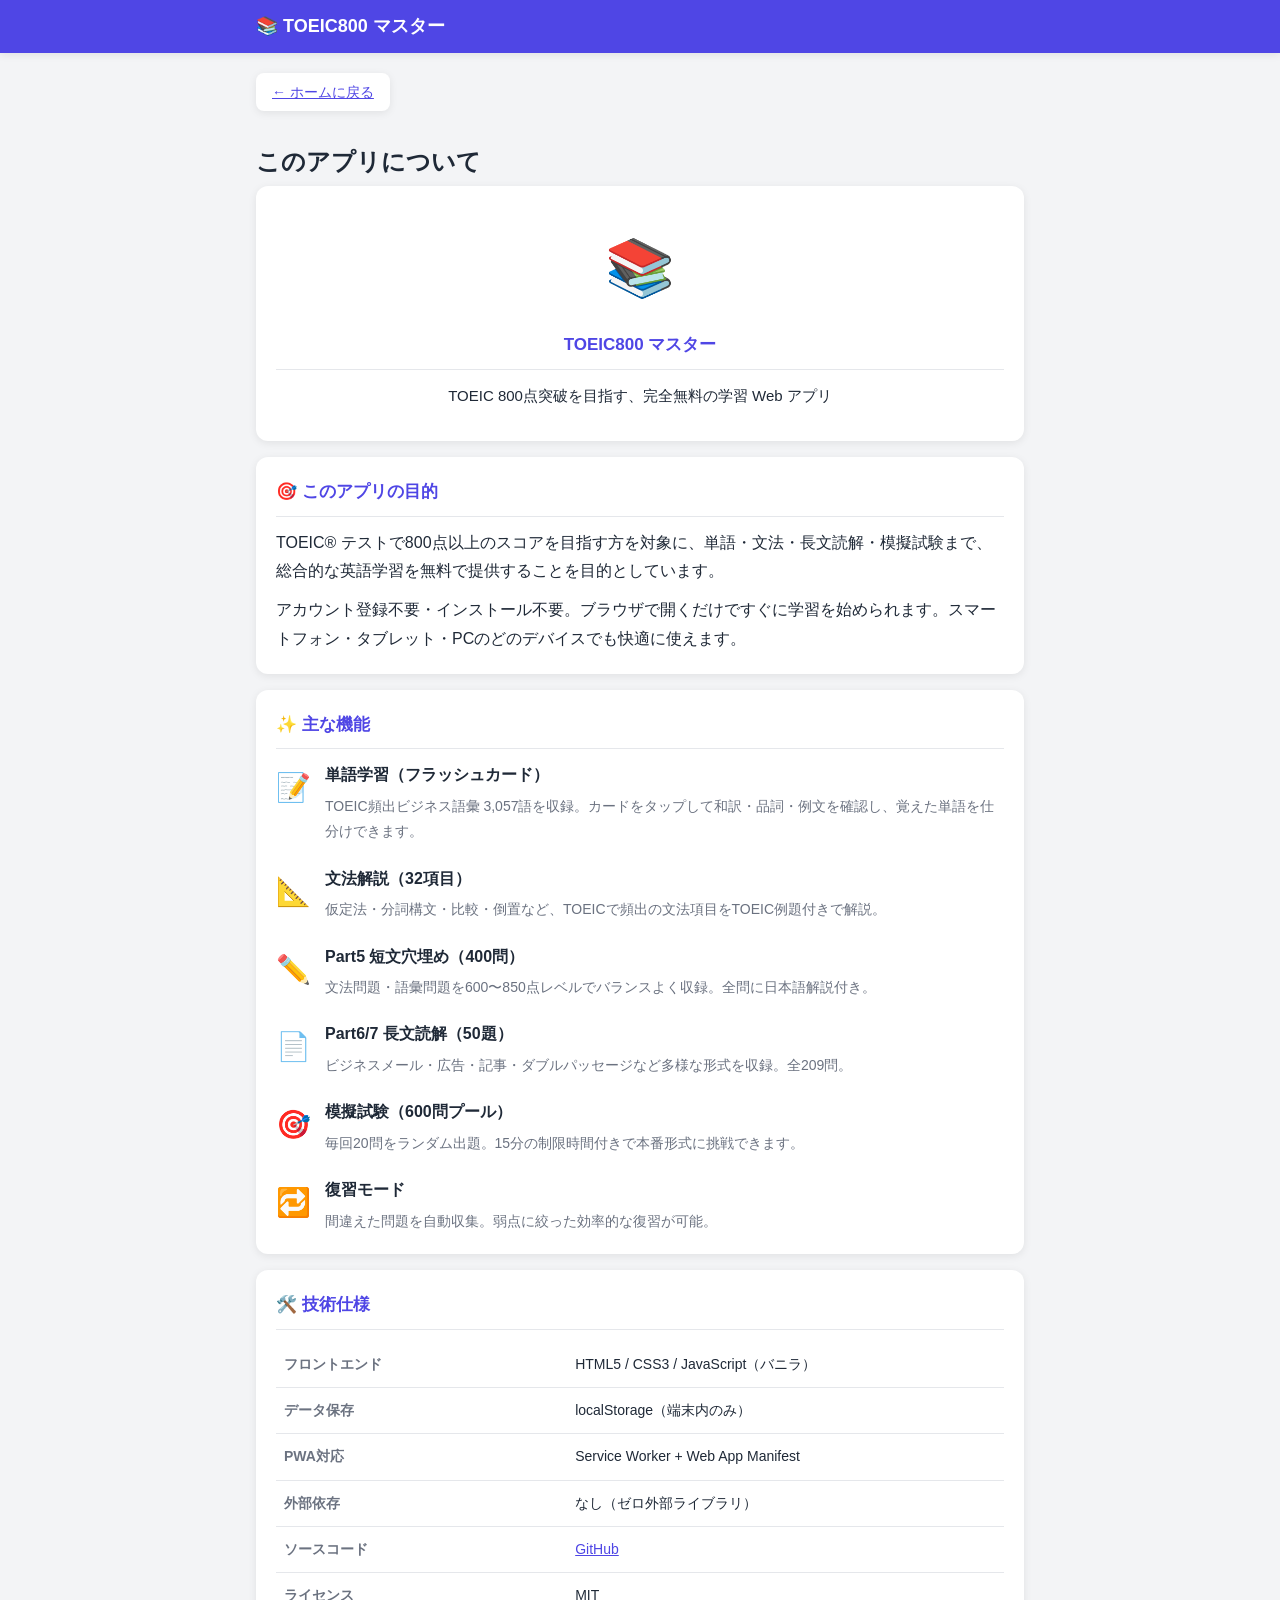
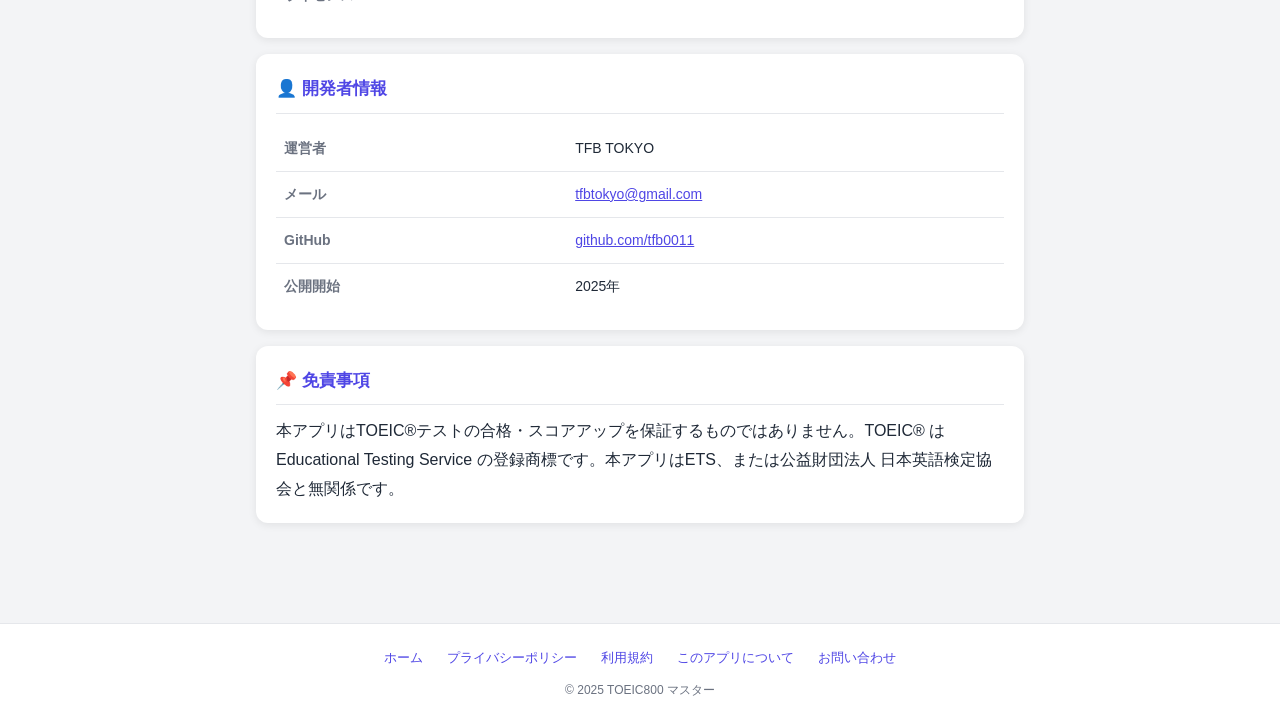
==== about.html @ 555a3ba1 "Add legal pages and footer for AdSense review - privacy.html: プライバシーポリシー（localStorage・AdSense予定・Cook" ====
<!DOCTYPE html>
<html lang="ja">
<head>
  <meta charset="UTF-8">
  <meta name="viewport" content="width=device-width, initial-scale=1.0">
  <meta name="description" content="TOEIC800 マスターについて — アプリの目的・機能・開発者情報">
  <title>このアプリについて | TOEIC800 マスター</title>
  <link rel="icon" type="image/svg+xml" href="icon.svg">
  <link rel="stylesheet" href="style.css">
</head>
<body>
  <header class="app-header">
    <div class="header-inner">
      <h1 class="app-title">📚 TOEIC800 マスター</h1>
    </div>
  </header>

  <main class="sub-page">
    <a href="index.html" class="back-btn">← ホームに戻る</a>

    <h2 class="sub-page-title">このアプリについて</h2>

    <div class="sub-page-card about-hero">
      <div class="about-icon">📚</div>
      <h3 class="about-app-name">TOEIC800 マスター</h3>
      <p class="about-tagline">TOEIC 800点突破を目指す、完全無料の学習 Web アプリ</p>
    </div>

    <div class="sub-page-card">
      <h3>🎯 このアプリの目的</h3>
      <p>TOEIC® テストで800点以上のスコアを目指す方を対象に、単語・文法・長文読解・模擬試験まで、総合的な英語学習を無料で提供することを目的としています。</p>
      <p>アカウント登録不要・インストール不要。ブラウザで開くだけですぐに学習を始められます。スマートフォン・タブレット・PCのどのデバイスでも快適に使えます。</p>
    </div>

    <div class="sub-page-card">
      <h3>✨ 主な機能</h3>
      <div class="about-features">
        <div class="about-feature-item">
          <span class="about-feature-icon">📝</span>
          <div>
            <strong>単語学習（フラッシュカード）</strong>
            <p>TOEIC頻出ビジネス語彙 3,057語を収録。カードをタップして和訳・品詞・例文を確認し、覚えた単語を仕分けできます。</p>
          </div>
        </div>
        <div class="about-feature-item">
          <span class="about-feature-icon">📐</span>
          <div>
            <strong>文法解説（32項目）</strong>
            <p>仮定法・分詞構文・比較・倒置など、TOEICで頻出の文法項目をTOEIC例題付きで解説。</p>
          </div>
        </div>
        <div class="about-feature-item">
          <span class="about-feature-icon">✏️</span>
          <div>
            <strong>Part5 短文穴埋め（400問）</strong>
            <p>文法問題・語彙問題を600〜850点レベルでバランスよく収録。全問に日本語解説付き。</p>
          </div>
        </div>
        <div class="about-feature-item">
          <span class="about-feature-icon">📄</span>
          <div>
            <strong>Part6/7 長文読解（50題）</strong>
            <p>ビジネスメール・広告・記事・ダブルパッセージなど多様な形式を収録。全209問。</p>
          </div>
        </div>
        <div class="about-feature-item">
          <span class="about-feature-icon">🎯</span>
          <div>
            <strong>模擬試験（600問プール）</strong>
            <p>毎回20問をランダム出題。15分の制限時間付きで本番形式に挑戦できます。</p>
          </div>
        </div>
        <div class="about-feature-item">
          <span class="about-feature-icon">🔁</span>
          <div>
            <strong>復習モード</strong>
            <p>間違えた問題を自動収集。弱点に絞った効率的な復習が可能。</p>
          </div>
        </div>
      </div>
    </div>

    <div class="sub-page-card">
      <h3>🛠️ 技術仕様</h3>
      <table class="about-table">
        <tr><td>フロントエンド</td><td>HTML5 / CSS3 / JavaScript（バニラ）</td></tr>
        <tr><td>データ保存</td><td>localStorage（端末内のみ）</td></tr>
        <tr><td>PWA対応</td><td>Service Worker + Web App Manifest</td></tr>
        <tr><td>外部依存</td><td>なし（ゼロ外部ライブラリ）</td></tr>
        <tr><td>ソースコード</td><td><a href="https://github.com/tfb0011/toeic800-app" target="_blank" rel="noopener noreferrer">GitHub</a></td></tr>
        <tr><td>ライセンス</td><td>MIT</td></tr>
      </table>
    </div>

    <div class="sub-page-card">
      <h3>👤 開発者情報</h3>
      <table class="about-table">
        <tr><td>運営者</td><td>TFB TOKYO</td></tr>
        <tr><td>メール</td><td><a href="mailto:tfbtokyo@gmail.com">tfbtokyo@gmail.com</a></td></tr>
        <tr><td>GitHub</td><td><a href="https://github.com/tfb0011" target="_blank" rel="noopener noreferrer">github.com/tfb0011</a></td></tr>
        <tr><td>公開開始</td><td>2025年</td></tr>
      </table>
    </div>

    <div class="sub-page-card">
      <h3>📌 免責事項</h3>
      <p>本アプリはTOEIC®テストの合格・スコアアップを保証するものではありません。TOEIC® は Educational Testing Service の登録商標です。本アプリはETS、または公益財団法人 日本英語検定協会と無関係です。</p>
    </div>
  </main>

  <footer class="sub-page-footer">
    <nav class="footer-nav">
      <a href="index.html">ホーム</a>
      <a href="privacy.html">プライバシーポリシー</a>
      <a href="terms.html">利用規約</a>
      <a href="about.html">このアプリについて</a>
      <a href="contact.html">お問い合わせ</a>
    </nav>
    <p class="footer-copy">&copy; 2025 TOEIC800 マスター</p>
  </footer>
</body>
</html>
---- style.css ----
/* ============ リセット & 基本設定 ============ */
* {
  margin: 0;
  padding: 0;
  box-sizing: border-box;
  -webkit-tap-highlight-color: transparent;
}

:root {
  --bg: #f3f4f6;
  --bg-card: #ffffff;
  --text: #1f2937;
  --text-sub: #6b7280;
  --primary: #4f46e5;
  --primary-dark: #4338ca;
  --success: #10b981;
  --danger: #ef4444;
  --warning: #f59e0b;
  --border: #e5e7eb;
  --shadow: 0 2px 8px rgba(0,0,0,0.08);
}

[data-theme="dark"] {
  --bg: #111827;
  --bg-card: #1f2937;
  --text: #f9fafb;
  --text-sub: #9ca3af;
  --primary: #818cf8;
  --primary-dark: #6366f1;
  --border: #374151;
  --shadow: 0 2px 8px rgba(0,0,0,0.4);
}

html, body {
  font-family: -apple-system, BlinkMacSystemFont, "Segoe UI", "Hiragino Sans", "Yu Gothic", sans-serif;
  background: var(--bg);
  color: var(--text);
  min-height: 100vh;
  line-height: 1.6;
  transition: background 0.3s, color 0.3s;
}

button {
  font-family: inherit;
  cursor: pointer;
  border: none;
  background: none;
  color: inherit;
}

/* ============ ヘッダー ============ */
.app-header {
  background: var(--primary);
  color: white;
  padding: 12px 0;
  position: sticky;
  top: 0;
  z-index: 100;
  box-shadow: var(--shadow);
}

.header-inner {
  max-width: 800px;
  margin: 0 auto;
  padding: 0 16px;
  display: flex;
  justify-content: space-between;
  align-items: center;
}

.app-title {
  font-size: 18px;
  font-weight: bold;
}

.theme-toggle {
  font-size: 24px;
  padding: 4px 8px;
  border-radius: 8px;
  transition: background 0.2s;
}

.theme-toggle:hover {
  background: rgba(255,255,255,0.2);
}

/* ============ メインコンテンツ ============ */
.main-content {
  max-width: 800px;
  margin: 0 auto;
  padding: 16px;
  padding-bottom: 80px;
}

.screen {
  display: none;
  animation: fadeIn 0.3s ease;
}

.screen.active {
  display: block;
}

@keyframes fadeIn {
  from { opacity: 0; transform: translateY(10px); }
  to { opacity: 1; transform: translateY(0); }
}

.hidden {
  display: none !important;
}

/* ============ ホーム画面 ============ */
.score-card {
  background: linear-gradient(135deg, var(--primary), var(--primary-dark));
  color: white;
  padding: 24px;
  border-radius: 16px;
  text-align: center;
  margin-bottom: 16px;
  box-shadow: var(--shadow);
}

.score-label {
  font-size: 14px;
  opacity: 0.9;
}

.score-value {
  font-size: 56px;
  font-weight: bold;
  margin: 8px 0;
}

.score-unit {
  font-size: 24px;
  margin-left: 4px;
}

.score-sub {
  font-size: 14px;
  opacity: 0.9;
}

.stats-grid {
  display: grid;
  grid-template-columns: repeat(3, 1fr);
  gap: 8px;
  margin-bottom: 24px;
}

.stat-box {
  background: var(--bg-card);
  padding: 12px 8px;
  border-radius: 12px;
  text-align: center;
  box-shadow: var(--shadow);
}

.stat-label {
  font-size: 11px;
  color: var(--text-sub);
  margin-bottom: 4px;
}

.stat-value {
  font-size: 18px;
  font-weight: bold;
  color: var(--primary);
}

.section-title {
  font-size: 18px;
  margin-bottom: 12px;
  color: var(--text);
}

.menu-grid {
  display: grid;
  grid-template-columns: repeat(2, 1fr);
  gap: 12px;
  margin-bottom: 24px;
}

.menu-card {
  background: var(--bg-card);
  padding: 20px 12px;
  border-radius: 12px;
  text-align: center;
  box-shadow: var(--shadow);
  transition: transform 0.2s, box-shadow 0.2s;
  display: flex;
  flex-direction: column;
  align-items: center;
  gap: 6px;
}

.menu-card:hover {
  transform: translateY(-2px);
  box-shadow: 0 4px 16px rgba(0,0,0,0.12);
}

.menu-card:active {
  transform: translateY(0);
}

.menu-icon {
  font-size: 36px;
}

.menu-title {
  font-size: 14px;
  font-weight: bold;
  color: var(--text);
}

.menu-progress {
  font-size: 12px;
  color: var(--text-sub);
}

.reset-btn {
  display: block;
  width: 100%;
  padding: 12px;
  background: var(--bg-card);
  color: var(--danger);
  border-radius: 8px;
  font-size: 14px;
  box-shadow: var(--shadow);
}

/* ============ 共通：戻るボタン・タイトル ============ */
.back-btn {
  display: inline-block;
  padding: 8px 16px;
  background: var(--bg-card);
  color: var(--primary);
  border-radius: 8px;
  font-size: 14px;
  margin-bottom: 16px;
  box-shadow: var(--shadow);
}

.screen-title {
  font-size: 22px;
  margin-bottom: 16px;
  color: var(--text);
}

/* ============ プログレスバー ============ */
.progress-bar {
  background: var(--border);
  height: 8px;
  border-radius: 4px;
  overflow: hidden;
  margin-bottom: 8px;
}

.progress-fill {
  background: var(--primary);
  height: 100%;
  width: 0%;
  transition: width 0.3s;
}

.card-counter {
  text-align: center;
  font-size: 14px;
  color: var(--text-sub);
  margin-bottom: 16px;
}

/* ============ 単語カード（フラッシュカード） ============ */
.flashcard {
  perspective: 1000px;
  margin-bottom: 16px;
  min-height: 280px;
  cursor: pointer;
}

.flashcard-inner {
  position: relative;
  width: 100%;
  min-height: 280px;
  transition: transform 0.6s;
  transform-style: preserve-3d;
}

.flashcard.flipped .flashcard-inner {
  transform: rotateY(180deg);
}

.flashcard-front, .flashcard-back {
  position: absolute;
  width: 100%;
  min-height: 280px;
  backface-visibility: hidden;
  background: var(--bg-card);
  border-radius: 16px;
  padding: 32px 20px;
  box-shadow: var(--shadow);
  display: flex;
  flex-direction: column;
  justify-content: center;
  align-items: center;
  text-align: center;
}

.flashcard-back {
  transform: rotateY(180deg);
}

.word-english {
  font-size: 38px;
  font-weight: bold;
  color: var(--primary);
  margin-bottom: 8px;
}

.word-pos {
  font-size: 14px;
  color: var(--text-sub);
  background: var(--bg);
  padding: 4px 12px;
  border-radius: 12px;
  margin-bottom: 24px;
}

.tap-hint {
  font-size: 13px;
  color: var(--text-sub);
}

.word-japanese {
  font-size: 28px;
  font-weight: bold;
  color: var(--text);
  margin-bottom: 16px;
}

.word-example {
  font-size: 15px;
  color: var(--text-sub);
  font-style: italic;
  padding: 0 12px;
}

/* ============ ボタン群 ============ */
.card-buttons {
  display: grid;
  grid-template-columns: 1fr 1fr;
  gap: 8px;
}

.card-buttons button {
  padding: 12px;
  border-radius: 8px;
  font-size: 14px;
  font-weight: bold;
  box-shadow: var(--shadow);
  transition: transform 0.1s;
}

.card-buttons button:active {
  transform: scale(0.97);
}

.btn-prev, .btn-next {
  background: var(--bg-card);
  color: var(--text);
}

.btn-known {
  background: var(--success);
  color: white;
}

.btn-unknown {
  background: var(--danger);
  color: white;
}

/* 単語カードは4ボタンなので2列×2行 */
#vocabScreen .card-buttons {
  grid-template-columns: 1fr 1fr;
}

/* ============ 文法 ============ */
.grammar-list {
  display: flex;
  flex-direction: column;
  gap: 8px;
}

.grammar-item {
  background: var(--bg-card);
  padding: 16px;
  border-radius: 12px;
  box-shadow: var(--shadow);
  display: flex;
  justify-content: space-between;
  align-items: center;
  text-align: left;
  width: 100%;
}

.grammar-item.completed {
  border-left: 4px solid var(--success);
}

.grammar-item-title {
  font-weight: bold;
  color: var(--text);
}

.grammar-item-status {
  font-size: 12px;
  color: var(--text-sub);
}

.grammar-content {
  background: var(--bg-card);
  padding: 20px;
  border-radius: 12px;
  box-shadow: var(--shadow);
  margin-bottom: 16px;
  line-height: 1.8;
}

.grammar-content h3 {
  color: var(--primary);
  margin: 16px 0 8px;
  font-size: 17px;
}

.grammar-content h3:first-child {
  margin-top: 0;
}

.grammar-content p {
  margin-bottom: 12px;
}

.grammar-content .example {
  background: var(--bg);
  padding: 12px;
  border-radius: 8px;
  margin: 8px 0;
  font-size: 14px;
  border-left: 3px solid var(--primary);
}

.btn-complete {
  display: block;
  width: 100%;
  padding: 14px;
  background: var(--success);
  color: white;
  border-radius: 8px;
  font-size: 15px;
  font-weight: bold;
  box-shadow: var(--shadow);
}

/* ============ 問題カード ============ */
.question-card {
  background: var(--bg-card);
  padding: 20px;
  border-radius: 12px;
  box-shadow: var(--shadow);
  margin-bottom: 16px;
  font-size: 16px;
  line-height: 1.7;
}

.choices {
  display: flex;
  flex-direction: column;
  gap: 8px;
  margin-bottom: 16px;
}

.choice-btn {
  background: var(--bg-card);
  padding: 14px 16px;
  border-radius: 10px;
  text-align: left;
  box-shadow: var(--shadow);
  font-size: 15px;
  transition: transform 0.1s;
  border: 2px solid transparent;
}

.choice-btn:hover {
  border-color: var(--primary);
}

.choice-btn.correct {
  background: var(--success);
  color: white;
  border-color: var(--success);
}

.choice-btn.incorrect {
  background: var(--danger);
  color: white;
  border-color: var(--danger);
}

.choice-btn:disabled {
  cursor: not-allowed;
}

.explanation {
  background: var(--bg-card);
  padding: 16px;
  border-radius: 12px;
  box-shadow: var(--shadow);
  margin-bottom: 16px;
  display: none;
  border-left: 4px solid var(--primary);
}

.explanation.show {
  display: block;
}

.explanation-title {
  font-weight: bold;
  color: var(--primary);
  margin-bottom: 8px;
}

/* ============ Part6/7 長文 ============ */
.passage {
  background: var(--bg-card);
  padding: 20px;
  border-radius: 12px;
  box-shadow: var(--shadow);
  margin-bottom: 16px;
  line-height: 1.8;
  font-size: 15px;
  white-space: pre-wrap;
}

.passage-title {
  font-weight: bold;
  font-size: 16px;
  margin-bottom: 8px;
  color: var(--primary);
}

/* ============ 模擬試験 ============ */
.mock-intro {
  background: var(--bg-card);
  padding: 24px;
  border-radius: 12px;
  box-shadow: var(--shadow);
  text-align: center;
}

.mock-intro p {
  margin-bottom: 12px;
}

.btn-start {
  display: block;
  width: 100%;
  padding: 16px;
  background: var(--primary);
  color: white;
  border-radius: 10px;
  font-size: 16px;
  font-weight: bold;
  margin-top: 16px;
  box-shadow: var(--shadow);
}

.mock-header {
  display: flex;
  justify-content: space-between;
  align-items: center;
  background: var(--bg-card);
  padding: 12px 16px;
  border-radius: 10px;
  margin-bottom: 16px;
  box-shadow: var(--shadow);
  font-weight: bold;
}

.timer {
  color: var(--danger);
  font-size: 18px;
}

.result-score {
  background: var(--bg-card);
  padding: 24px;
  border-radius: 12px;
  text-align: center;
  box-shadow: var(--shadow);
  margin: 16px 0;
}

.result-number {
  font-size: 36px;
  font-weight: bold;
  color: var(--primary);
  margin: 8px 0 16px;
}

.result-toeic {
  font-size: 48px;
  font-weight: bold;
  color: var(--success);
  margin-top: 8px;
}

/* ============ 復習画面 ============ */
.review-item {
  background: var(--bg-card);
  padding: 16px;
  border-radius: 12px;
  box-shadow: var(--shadow);
  margin-bottom: 12px;
}

.review-empty {
  text-align: center;
  padding: 40px 20px;
  color: var(--text-sub);
}

/* ============ レスポンシブ ============ */
@media (min-width: 600px) {
  .menu-grid {
    grid-template-columns: repeat(3, 1fr);
  }
  .word-english {
    font-size: 48px;
  }
}

/* ============ アプリフッター（index.html） ============ */
.app-footer {
  background: var(--bg-card);
  border-top: 1px solid var(--border);
  padding: 20px 16px;
  text-align: center;
  margin-top: 24px;
}

/* ============ サブページ共通 ============ */
.sub-page {
  max-width: 800px;
  margin: 0 auto;
  padding: 20px 16px 60px;
}

.sub-page-title {
  font-size: 24px;
  font-weight: bold;
  color: var(--text);
  margin: 16px 0 4px;
}

.sub-page-updated {
  font-size: 13px;
  color: var(--text-sub);
  margin-bottom: 20px;
}

.sub-page-card {
  background: var(--bg-card);
  border-radius: 12px;
  padding: 20px;
  margin-bottom: 16px;
  box-shadow: var(--shadow);
  line-height: 1.8;
}

.sub-page-card h3 {
  font-size: 17px;
  font-weight: bold;
  color: var(--primary);
  margin-bottom: 12px;
  padding-bottom: 8px;
  border-bottom: 1px solid var(--border);
}

.sub-page-card p {
  margin-bottom: 10px;
  color: var(--text);
}

.sub-page-card p:last-child {
  margin-bottom: 0;
}

.sub-page-card a {
  color: var(--primary);
  text-decoration: underline;
}

.sub-page-list {
  padding-left: 20px;
  margin-top: 8px;
}

.sub-page-list li {
  margin-bottom: 8px;
  color: var(--text);
}

/* ============ フッター（サブページ共通） ============ */
.sub-page-footer {
  background: var(--bg-card);
  border-top: 1px solid var(--border);
  padding: 24px 16px;
  text-align: center;
  margin-top: 24px;
}

.footer-nav {
  display: flex;
  flex-wrap: wrap;
  justify-content: center;
  gap: 8px 16px;
  margin-bottom: 12px;
}

.footer-nav a {
  font-size: 13px;
  color: var(--primary);
  text-decoration: none;
}

.footer-nav a:hover {
  text-decoration: underline;
}

.footer-copy {
  font-size: 12px;
  color: var(--text-sub);
}

/* ============ About ページ ============ */
.about-hero {
  text-align: center;
  padding: 32px 20px;
}

.about-icon {
  font-size: 56px;
  margin-bottom: 12px;
}

.about-app-name {
  font-size: 22px;
  font-weight: bold;
  color: var(--primary);
  margin-bottom: 8px;
  border: none;
  padding: 0;
}

.about-tagline {
  font-size: 15px;
  color: var(--text-sub);
  margin-bottom: 0;
}

.about-features {
  display: flex;
  flex-direction: column;
  gap: 16px;
}

.about-feature-item {
  display: flex;
  gap: 14px;
  align-items: flex-start;
}

.about-feature-icon {
  font-size: 28px;
  flex-shrink: 0;
  margin-top: 2px;
}

.about-feature-item strong {
  display: block;
  margin-bottom: 4px;
  color: var(--text);
}

.about-feature-item p {
  font-size: 14px;
  color: var(--text-sub);
  margin: 0;
}

.about-table {
  width: 100%;
  border-collapse: collapse;
  font-size: 14px;
}

.about-table td {
  padding: 10px 8px;
  border-bottom: 1px solid var(--border);
  vertical-align: top;
}

.about-table td:first-child {
  color: var(--text-sub);
  width: 40%;
  font-weight: bold;
}

.about-table tr:last-child td {
  border-bottom: none;
}

/* ============ Contact ページ ============ */
.contact-email-btn {
  display: inline-block;
  background: var(--primary);
  color: white !important;
  text-decoration: none !important;
  padding: 14px 24px;
  border-radius: 10px;
  font-size: 16px;
  font-weight: bold;
  margin-top: 8px;
  transition: background 0.2s;
}

.contact-email-btn:hover {
  background: var(--primary-dark);
}

.contact-form {
  display: flex;
  flex-direction: column;
  gap: 16px;
}

.form-group {
  display: flex;
  flex-direction: column;
  gap: 6px;
}

.form-label {
  font-size: 14px;
  font-weight: bold;
  color: var(--text);
}

.required {
  display: inline-block;
  background: var(--danger);
  color: white;
  font-size: 11px;
  padding: 1px 6px;
  border-radius: 4px;
  margin-left: 6px;
  vertical-align: middle;
}

.form-input {
  width: 100%;
  padding: 12px 14px;
  border: 2px solid var(--border);
  border-radius: 8px;
  font-size: 15px;
  font-family: inherit;
  background: var(--bg);
  color: var(--text);
  transition: border-color 0.2s;
  outline: none;
}

.form-input:focus {
  border-color: var(--primary);
}

.form-textarea {
  min-height: 140px;
  resize: vertical;
}

.contact-submit-btn {
  width: 100%;
  padding: 14px;
  background: var(--primary);
  color: white;
  border-radius: 10px;
  font-size: 16px;
  font-weight: bold;
  cursor: pointer;
  border: none;
  transition: background 0.2s;
  font-family: inherit;
}

.contact-submit-btn:hover {
  background: var(--primary-dark);
}

.contact-sent {
  background: #d1fae5;
  border: 1px solid var(--success);
  border-radius: 10px;
  padding: 20px;
  text-align: center;
  color: #065f46;
}

[data-theme="dark"] .contact-sent {
  background: #064e3b;
  color: #a7f3d0;
}

/* ============ FAQ ============ */
.faq-list {
  display: flex;
  flex-direction: column;
  gap: 4px;
}

.faq-list dt {
  font-weight: bold;
  color: var(--text);
  margin-top: 14px;
  font-size: 15px;
}

.faq-list dd {
  color: var(--text-sub);
  margin-left: 0;
  padding-left: 12px;
  border-left: 3px solid var(--border);
  font-size: 14px;
  margin-top: 4px;
}

/* ============ レスポンシブ（サブページ） ============ */
@media (min-width: 600px) {
  .about-features {
    gap: 20px;
  }
  .footer-nav {
    gap: 8px 24px;
  }
}
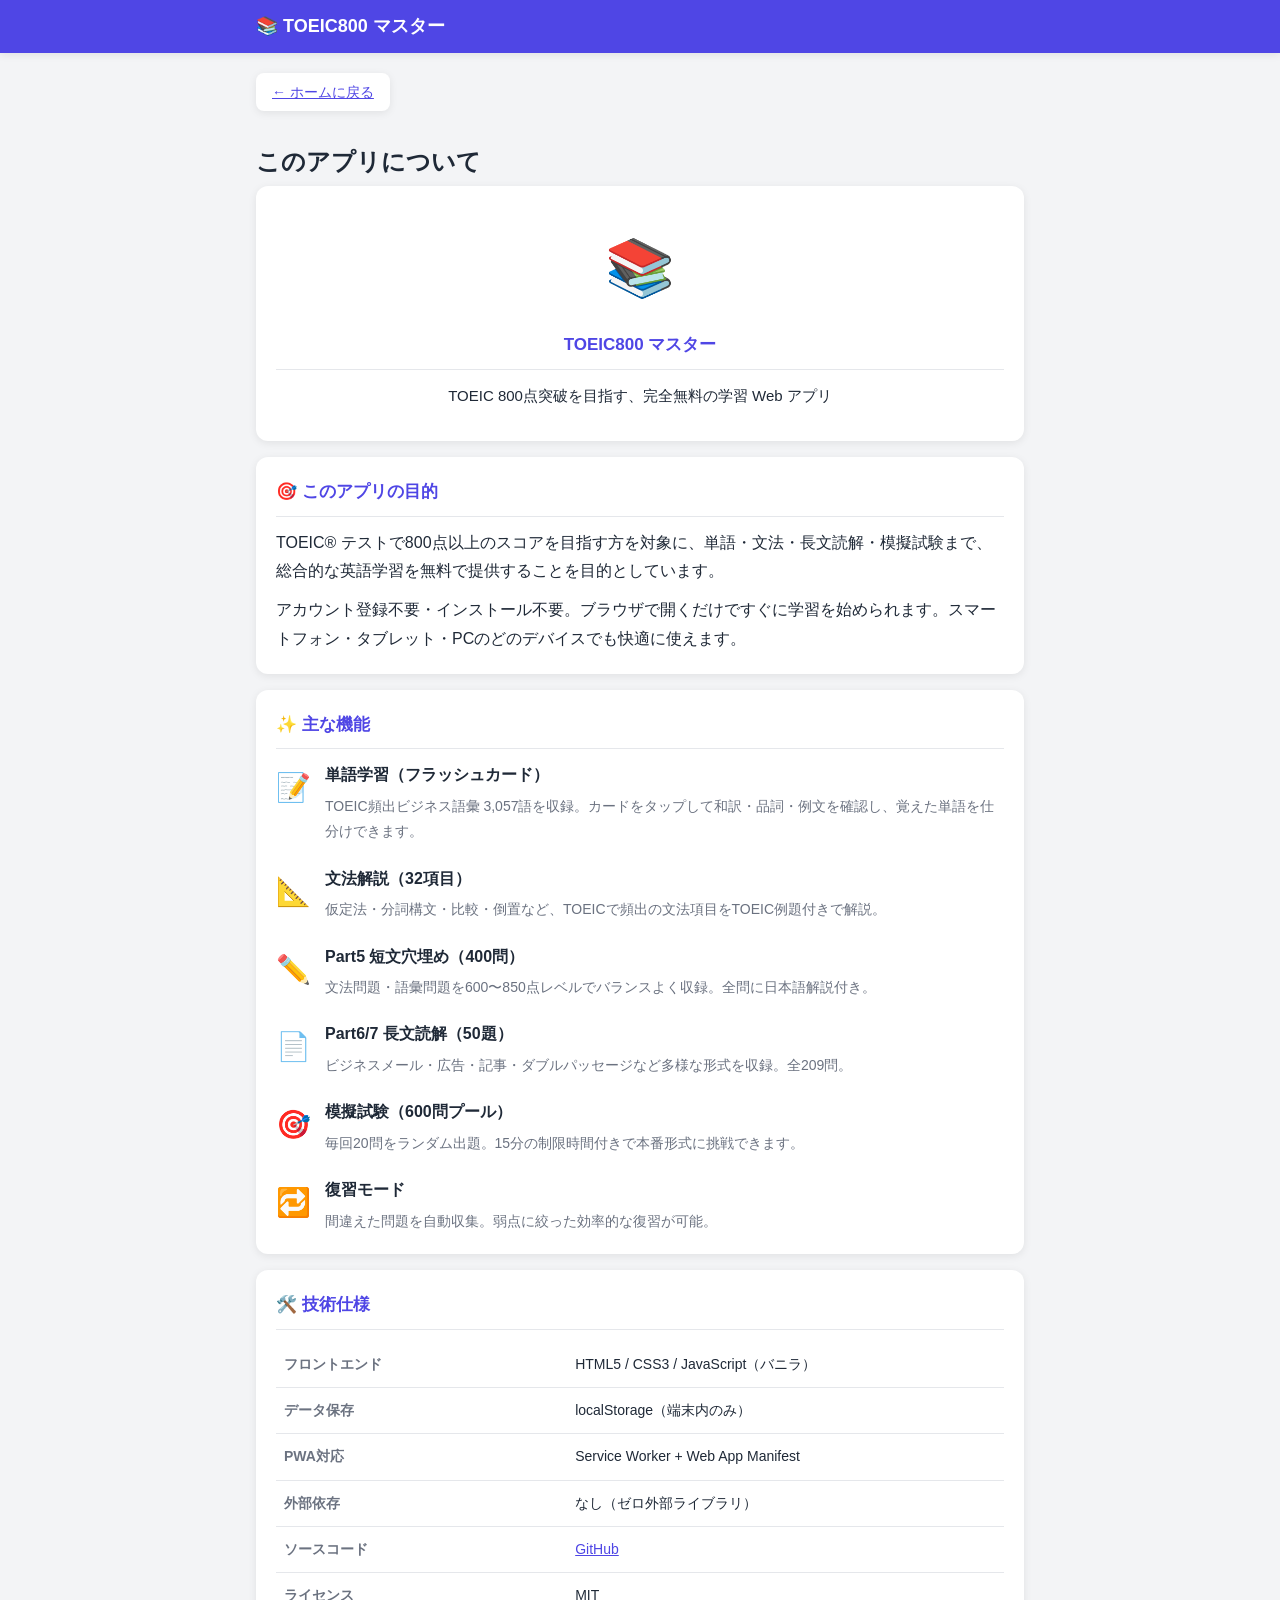
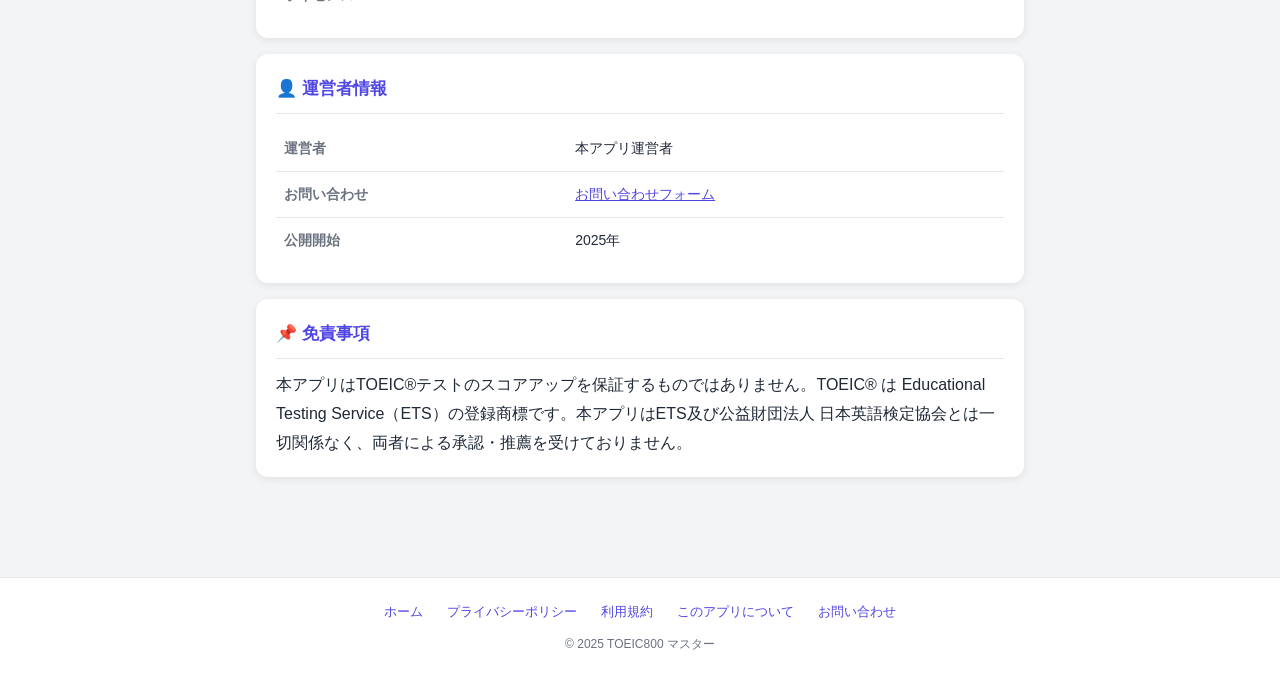
==== commit 136dc271: "Remove PII and clarify legal disclaimers in sub-pages - Remove personal email, name, and GitHub link" ====
--- a/about.html
+++ b/about.html
@@ -87,24 +87,23 @@
         <tr><td>データ保存</td><td>localStorage（端末内のみ）</td></tr>
         <tr><td>PWA対応</td><td>Service Worker + Web App Manifest</td></tr>
         <tr><td>外部依存</td><td>なし（ゼロ外部ライブラリ）</td></tr>
-        <tr><td>ソースコード</td><td><a href="https://github.com/tfb0011/toeic800-app" target="_blank" rel="noopener noreferrer">GitHub</a></td></tr>
+        <tr><td>ソースコード</td><td><a href="https://github.com/tfb0011/tfb0011.github.io" target="_blank" rel="noopener noreferrer">GitHub</a></td></tr>
         <tr><td>ライセンス</td><td>MIT</td></tr>
       </table>
     </div>
 
     <div class="sub-page-card">
-      <h3>👤 開発者情報</h3>
+      <h3>👤 運営者情報</h3>
       <table class="about-table">
-        <tr><td>運営者</td><td>TFB TOKYO</td></tr>
-        <tr><td>メール</td><td><a href="mailto:tfbtokyo@gmail.com">tfbtokyo@gmail.com</a></td></tr>
-        <tr><td>GitHub</td><td><a href="https://github.com/tfb0011" target="_blank" rel="noopener noreferrer">github.com/tfb0011</a></td></tr>
+        <tr><td>運営者</td><td>本アプリ運営者</td></tr>
+        <tr><td>お問い合わせ</td><td><a href="contact.html">お問い合わせフォーム</a></td></tr>
         <tr><td>公開開始</td><td>2025年</td></tr>
       </table>
     </div>
 
     <div class="sub-page-card">
       <h3>📌 免責事項</h3>
-      <p>本アプリはTOEIC®テストの合格・スコアアップを保証するものではありません。TOEIC® は Educational Testing Service の登録商標です。本アプリはETS、または公益財団法人 日本英語検定協会と無関係です。</p>
+      <p>本アプリはTOEIC®テストのスコアアップを保証するものではありません。TOEIC® は Educational Testing Service（ETS）の登録商標です。本アプリはETS及び公益財団法人 日本英語検定協会とは一切関係なく、両者による承認・推薦を受けておりません。</p>
     </div>
   </main>
 
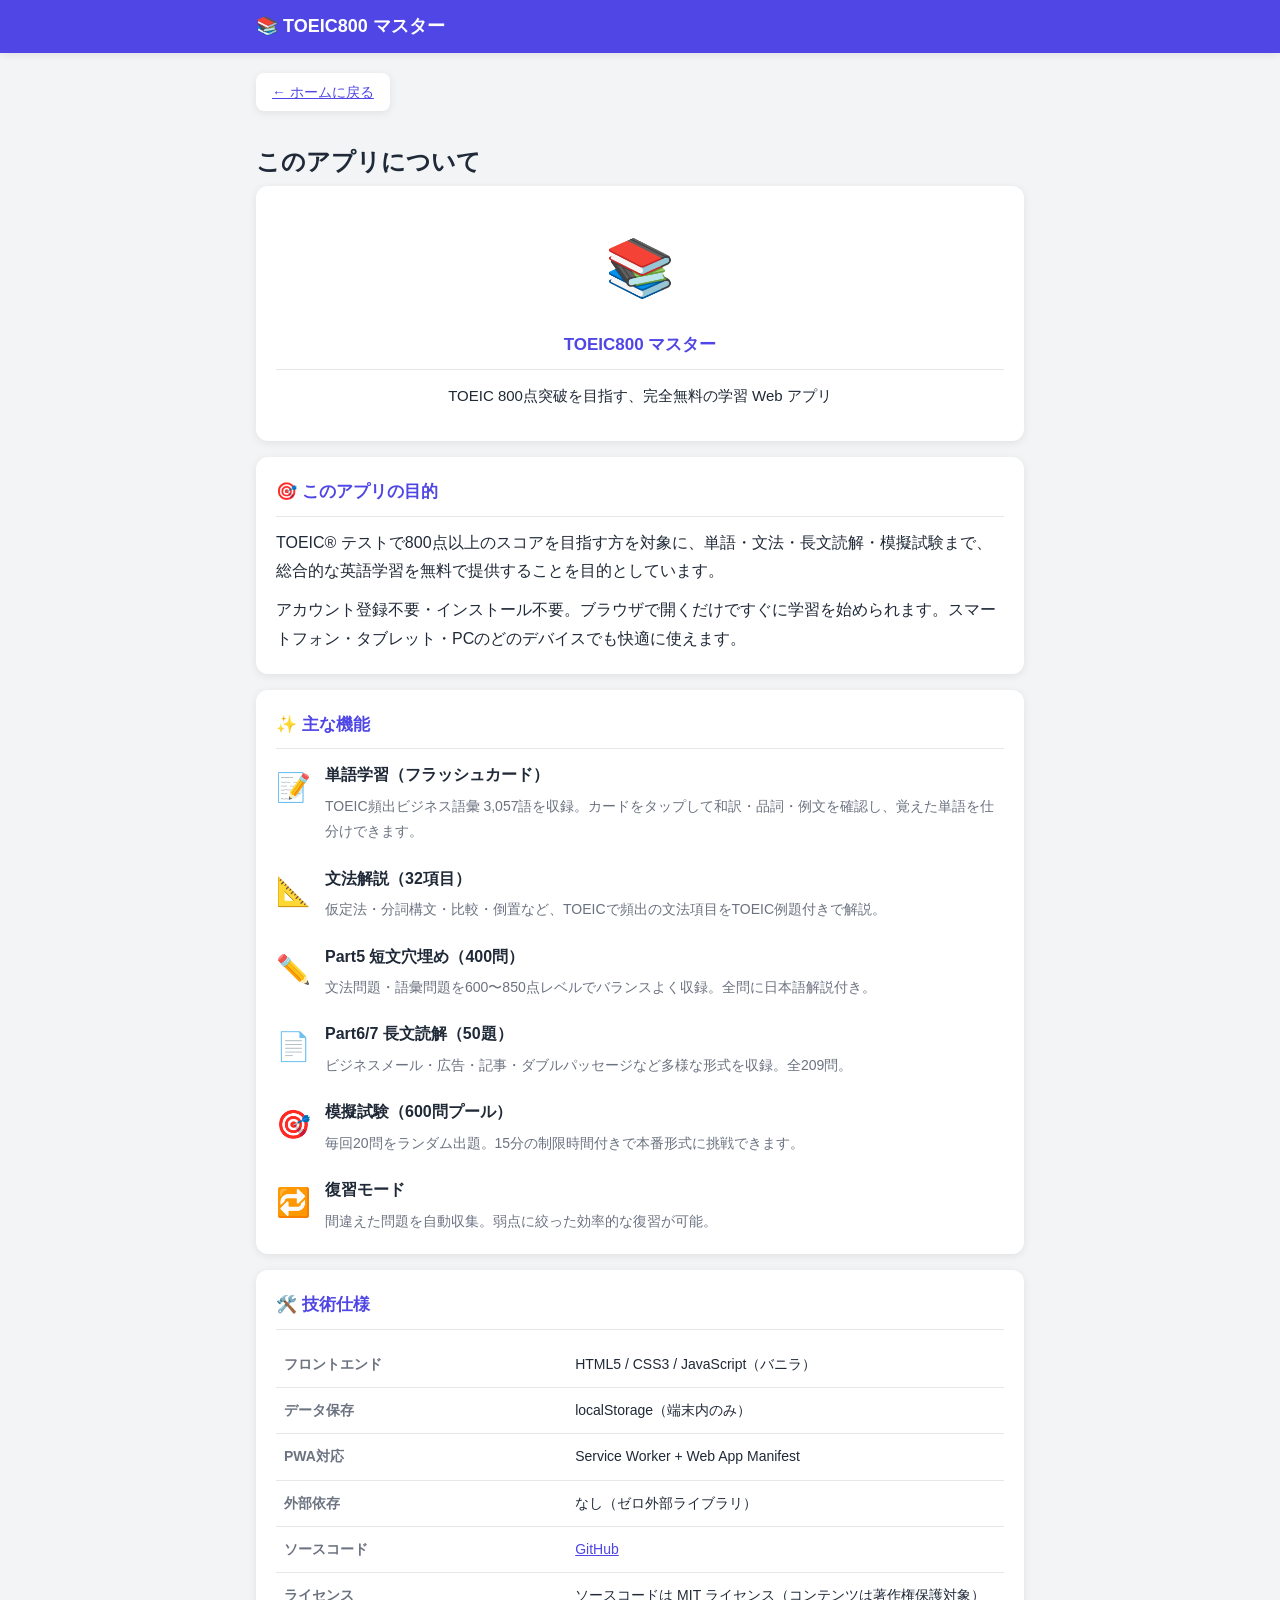
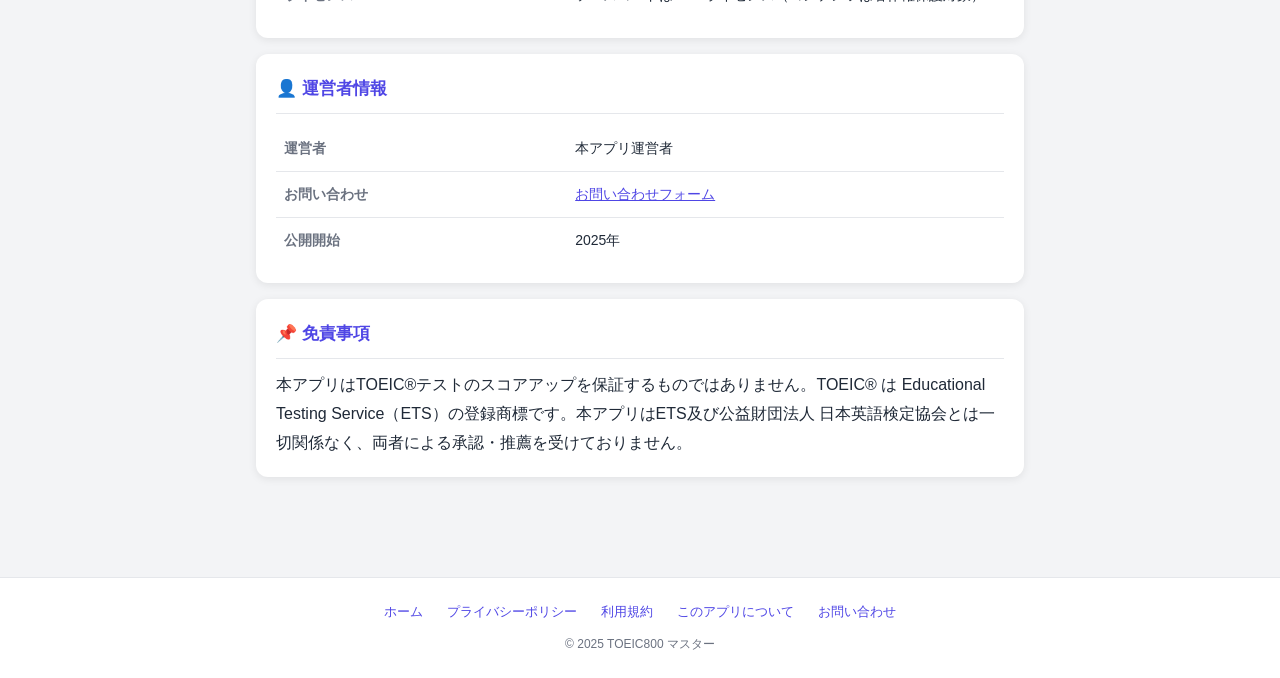
==== commit bf02b27d: "Clarify MIT license applies to source code only in about.html Co-Authored-By: Claude Sonnet 4.6 <nor" ====
--- a/about.html
+++ b/about.html
@@ -88,7 +88,7 @@
         <tr><td>PWA対応</td><td>Service Worker + Web App Manifest</td></tr>
         <tr><td>外部依存</td><td>なし（ゼロ外部ライブラリ）</td></tr>
         <tr><td>ソースコード</td><td><a href="https://github.com/tfb0011/tfb0011.github.io" target="_blank" rel="noopener noreferrer">GitHub</a></td></tr>
-        <tr><td>ライセンス</td><td>MIT</td></tr>
+        <tr><td>ライセンス</td><td>ソースコードは MIT ライセンス（コンテンツは著作権保護対象）</td></tr>
       </table>
     </div>
 
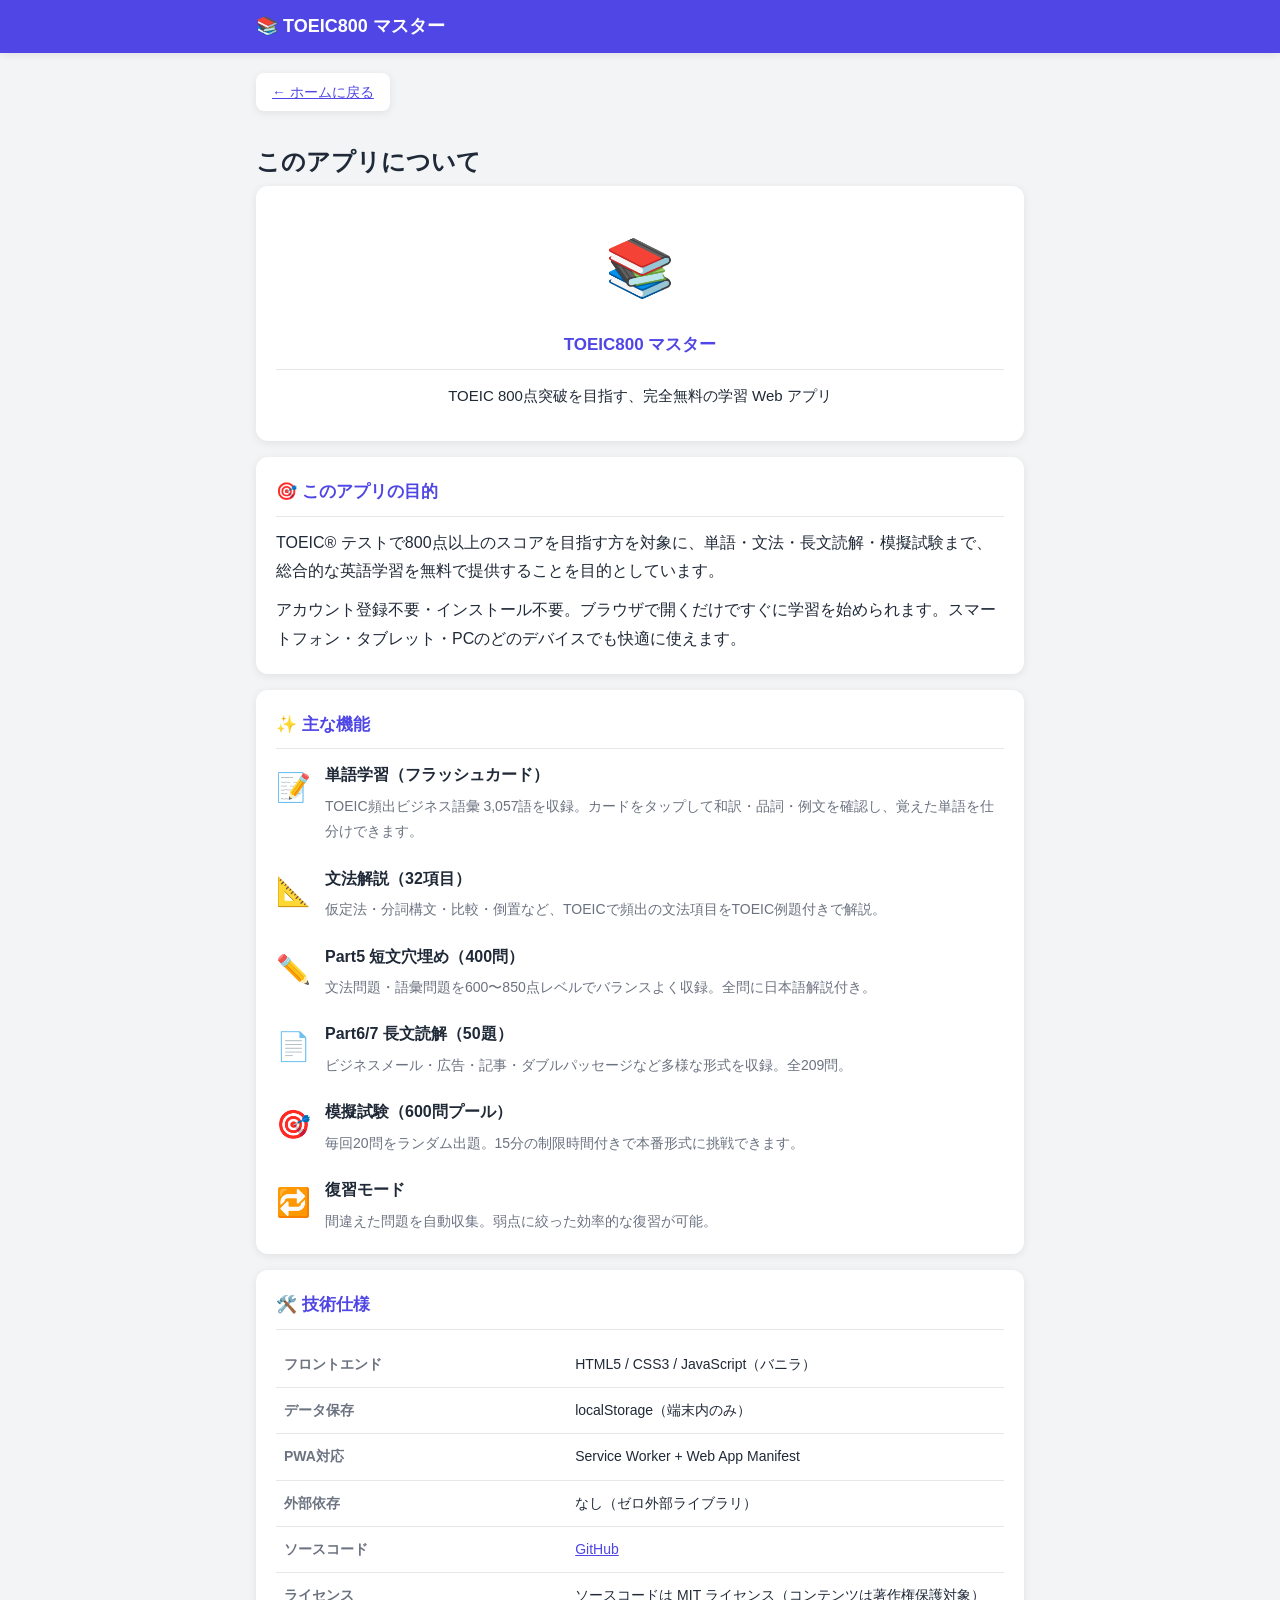
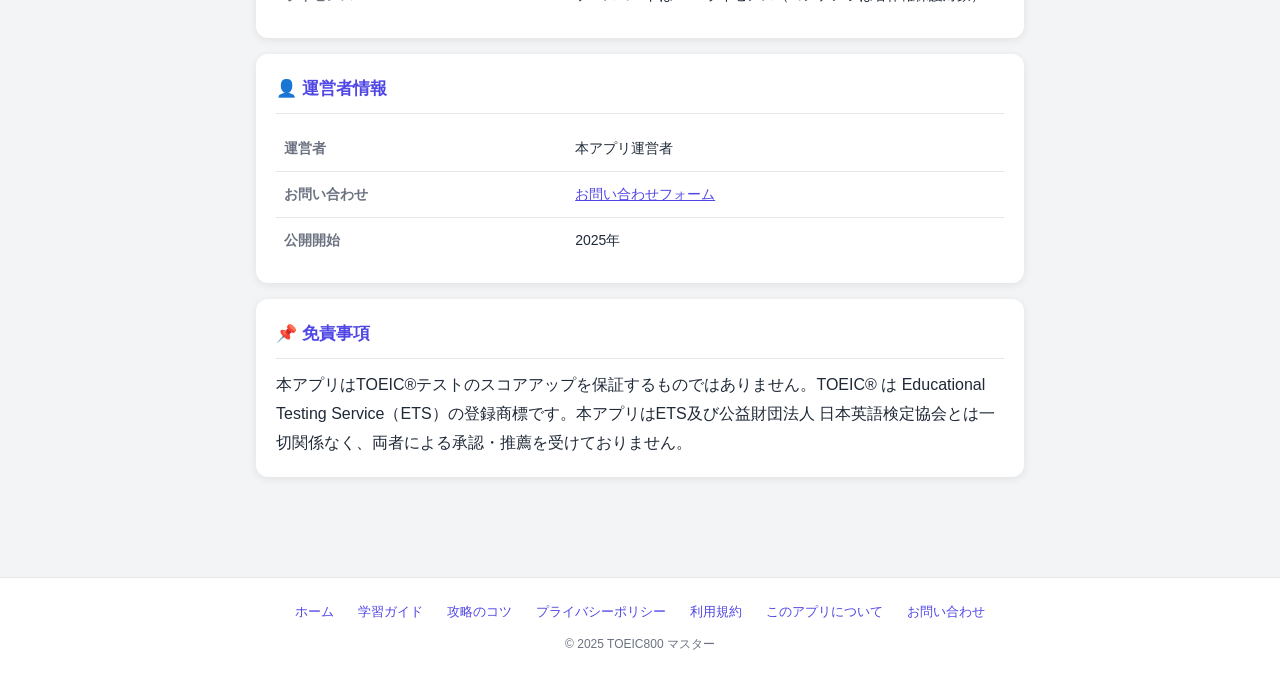
==== commit a7b79f29: "Add content pages for AdSense re-review AdSense rejection reason: main page is app-navigation focuse" ====
--- a/about.html
+++ b/about.html
@@ -110,6 +110,8 @@
   <footer class="sub-page-footer">
     <nav class="footer-nav">
       <a href="index.html">ホーム</a>
+      <a href="guide.html">学習ガイド</a>
+      <a href="tips.html">攻略のコツ</a>
       <a href="privacy.html">プライバシーポリシー</a>
       <a href="terms.html">利用規約</a>
       <a href="about.html">このアプリについて</a>
--- a/style.css
+++ b/style.css
@@ -230,6 +230,95 @@
   box-shadow: var(--shadow);
 }
 
+/* ============ バックアップ・リストア ============ */
+.backup-btns {
+  display: grid;
+  grid-template-columns: 1fr 1fr;
+  gap: 8px;
+  margin-bottom: 12px;
+}
+
+.backup-btn {
+  padding: 12px;
+  background: var(--bg-card);
+  color: var(--primary);
+  border-radius: 8px;
+  font-size: 14px;
+  font-weight: 600;
+  box-shadow: var(--shadow);
+}
+
+.restore-btn {
+  padding: 12px;
+  background: var(--bg-card);
+  color: var(--text-sub);
+  border-radius: 8px;
+  font-size: 14px;
+  box-shadow: var(--shadow);
+}
+
+/* ============ スコア内訳 ============ */
+.score-breakdown {
+  background: var(--bg-card);
+  border-radius: 12px;
+  padding: 14px 16px;
+  margin-bottom: 20px;
+  box-shadow: var(--shadow);
+}
+
+.breakdown-title {
+  font-weight: 600;
+  color: var(--primary);
+  font-size: 13px;
+  margin-bottom: 10px;
+}
+
+.breakdown-table {
+  width: 100%;
+  border-collapse: collapse;
+  font-size: 12px;
+}
+
+.breakdown-table th {
+  color: var(--text-sub);
+  font-weight: 500;
+  padding: 4px 6px;
+  border-bottom: 1px solid var(--border);
+  text-align: left;
+}
+
+.breakdown-table td {
+  padding: 5px 6px;
+  color: var(--text);
+  border-bottom: 1px solid var(--border);
+}
+
+.breakdown-table td:nth-child(2) {
+  color: var(--text-sub);
+}
+
+.breakdown-table td:last-child {
+  color: var(--primary);
+  font-weight: 600;
+  text-align: right;
+}
+
+.breakdown-table th:last-child {
+  text-align: right;
+}
+
+.breakdown-formula {
+  text-align: right;
+  color: var(--text-sub);
+  font-size: 12px;
+  margin-top: 10px;
+}
+
+.breakdown-formula strong {
+  color: var(--primary);
+  font-size: 14px;
+}
+
 /* ============ 共通：戻るボタン・タイトル ============ */
 .back-btn {
   display: inline-block;
@@ -244,8 +333,32 @@
 
 .screen-title {
   font-size: 22px;
-  margin-bottom: 16px;
-  color: var(--text);
+  margin-bottom: 12px;
+  color: var(--text);
+}
+
+/* ============ 単語モードセレクター ============ */
+.vocab-mode-selector {
+  display: flex;
+  gap: 8px;
+  margin-bottom: 14px;
+}
+
+.vocab-mode-btn {
+  flex: 1;
+  padding: 8px 4px;
+  border-radius: 8px;
+  font-size: 13px;
+  background: var(--bg-card);
+  color: var(--text-sub);
+  box-shadow: var(--shadow);
+  transition: background 0.15s, color 0.15s;
+}
+
+.vocab-mode-btn.active {
+  background: var(--primary);
+  color: #fff;
+  font-weight: 600;
 }
 
 /* ============ プログレスバー ============ */
@@ -343,7 +456,16 @@
   font-size: 15px;
   color: var(--text-sub);
   font-style: italic;
+  padding: 0 12px 6px;
+}
+
+.word-example-ja {
+  font-size: 13px;
+  color: var(--text-sub);
   padding: 0 12px;
+  border-top: 1px solid var(--border);
+  margin: 0 12px;
+  padding-top: 8px;
 }
 
 /* ============ ボタン群 ============ */
@@ -376,15 +498,6 @@
   color: white;
 }
 
-.btn-unknown {
-  background: var(--danger);
-  color: white;
-}
-
-/* 単語カードは4ボタンなので2列×2行 */
-#vocabScreen .card-buttons {
-  grid-template-columns: 1fr 1fr;
-}
 
 /* ============ 文法 ============ */
 .grammar-list {
